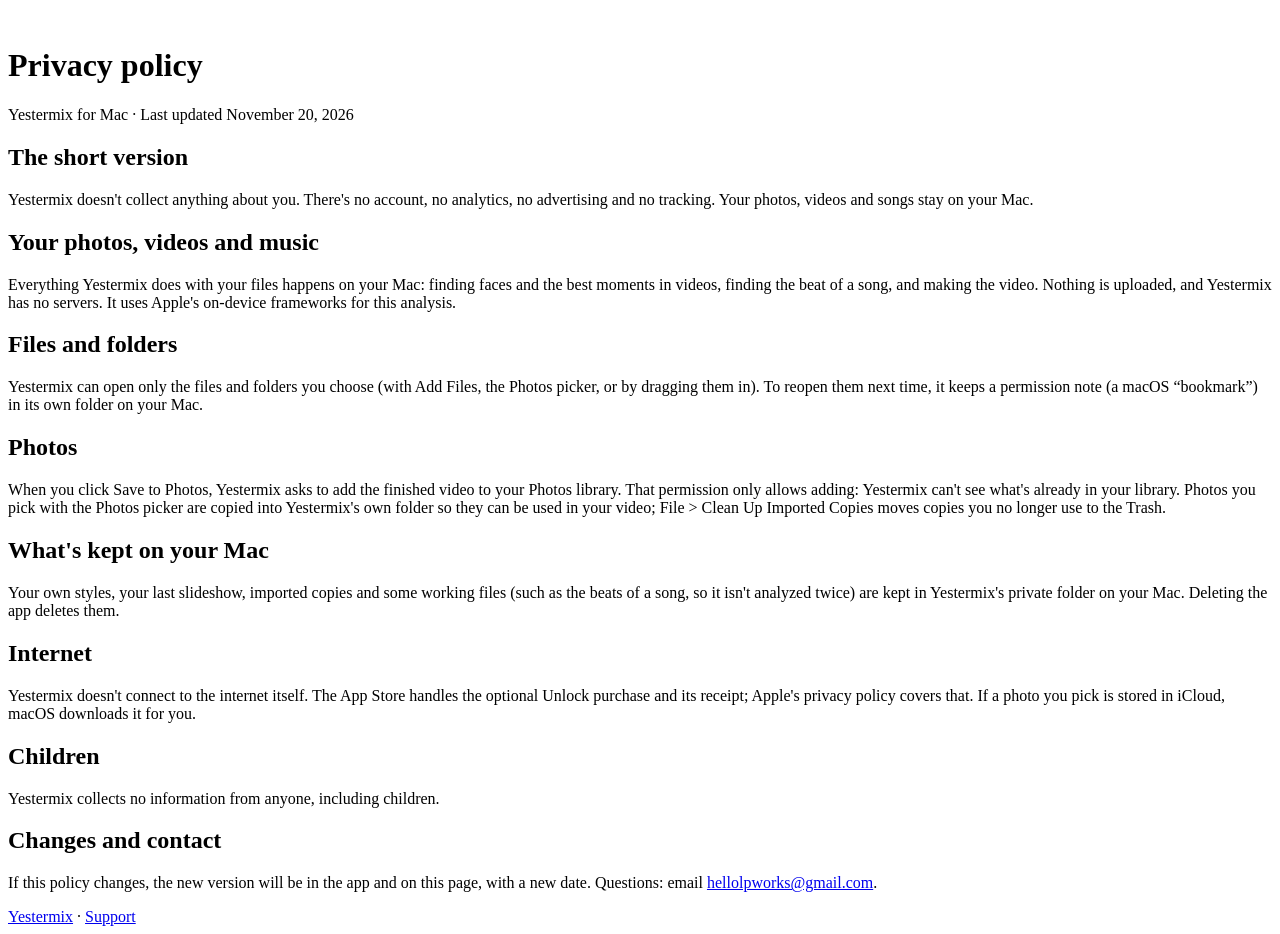
==== privacy.html @ f9c890b4 "Add privacy.html" ====
<!doctype html>
<html lang="en"><head><meta charset="utf-8"><meta name="viewport" content="width=device-width,initial-scale=1">
<title>Yestermix Privacy Policy</title><link rel="stylesheet" href="style.css"></head><body><main>
<header><img src="icon.png" alt=""><div><h1>Privacy policy</h1><p class="sub">Yestermix for Mac · Last updated November 20, 2026</p></div></header>
<div class="card">
<h2>The short version</h2>
<p>Yestermix doesn't collect anything about you. There's no account, no analytics, no advertising and no tracking. Your photos, videos and songs stay on your Mac.</p>
<h2>Your photos, videos and music</h2>
<p>Everything Yestermix does with your files happens on your Mac: finding faces and the best moments in videos, finding the beat of a song, and making the video. Nothing is uploaded, and Yestermix has no servers. It uses Apple's on-device frameworks for this analysis.</p>
<h2>Files and folders</h2>
<p>Yestermix can open only the files and folders you choose (with Add Files, the Photos picker, or by dragging them in). To reopen them next time, it keeps a permission note (a macOS “bookmark”) in its own folder on your Mac.</p>
<h2>Photos</h2>
<p>When you click Save to Photos, Yestermix asks to add the finished video to your Photos library. That permission only allows adding: Yestermix can't see what's already in your library. Photos you pick with the Photos picker are copied into Yestermix's own folder so they can be used in your video; File &gt; Clean Up Imported Copies moves copies you no longer use to the Trash.</p>
<h2>What&#x27;s kept on your Mac</h2>
<p>Your own styles, your last slideshow, imported copies and some working files (such as the beats of a song, so it isn't analyzed twice) are kept in Yestermix's private folder on your Mac. Deleting the app deletes them.</p>
<h2>Internet</h2>
<p>Yestermix doesn't connect to the internet itself. The App Store handles the optional Unlock purchase and its receipt; Apple's privacy policy covers that. If a photo you pick is stored in iCloud, macOS downloads it for you.</p>
<h2>Children</h2>
<p>Yestermix collects no information from anyone, including children.</p>
<h2>Changes and contact</h2>
<p>If this policy changes, the new version will be in the app and on this page, with a new date. Questions: email <a href="mailto:hellolpworks@gmail.com">hellolpworks@gmail.com</a>.</p>
</div>
<nav><a href="index.html">Yestermix</a> · <a href="support.html">Support</a></nav>
</main></body></html>
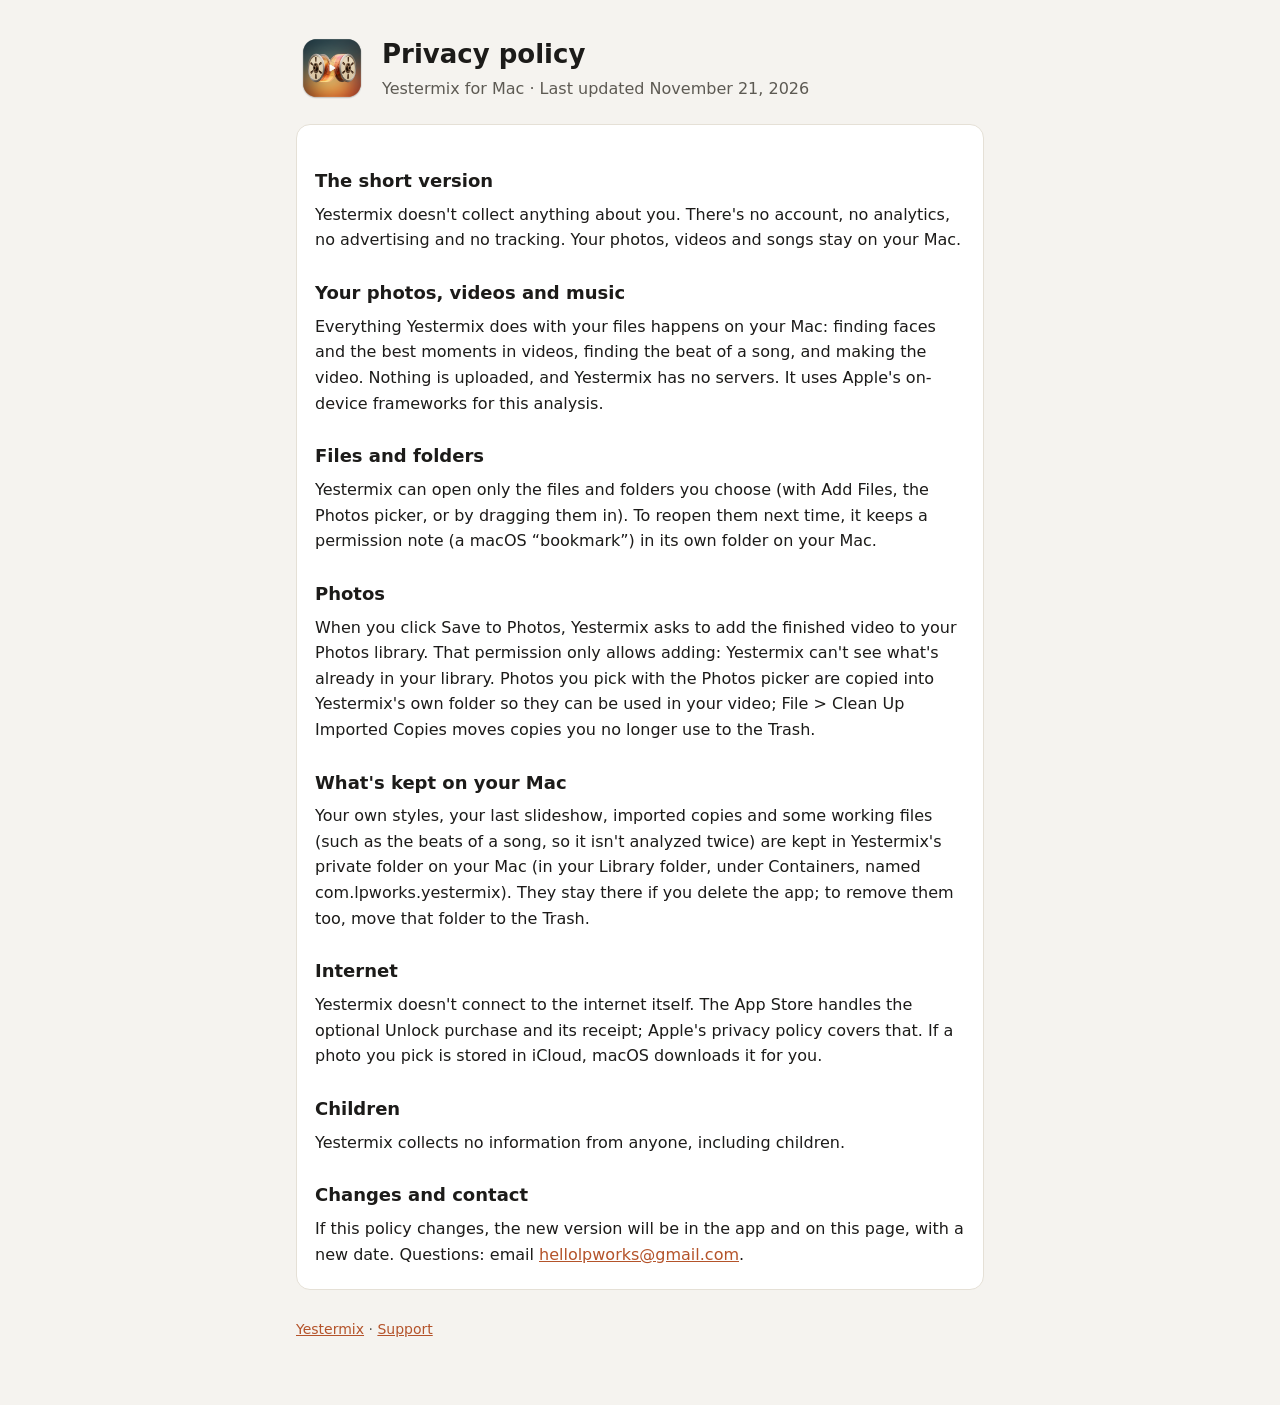
==== commit e9d8619c: "Update privacy.html: macOS 26, privacy wording, included songs" ====
--- a/privacy.html
+++ b/privacy.html
@@ -1,7 +1,7 @@
 <!doctype html>
 <html lang="en"><head><meta charset="utf-8"><meta name="viewport" content="width=device-width,initial-scale=1">
 <title>Yestermix Privacy Policy</title><link rel="stylesheet" href="style.css"></head><body><main>
-<header><img src="icon.png" alt=""><div><h1>Privacy policy</h1><p class="sub">Yestermix for Mac · Last updated November 20, 2026</p></div></header>
+<header><img src="icon.png" alt=""><div><h1>Privacy policy</h1><p class="sub">Yestermix for Mac · Last updated November 21, 2026</p></div></header>
 <div class="card">
 <h2>The short version</h2>
 <p>Yestermix doesn't collect anything about you. There's no account, no analytics, no advertising and no tracking. Your photos, videos and songs stay on your Mac.</p>
@@ -12,7 +12,7 @@
 <h2>Photos</h2>
 <p>When you click Save to Photos, Yestermix asks to add the finished video to your Photos library. That permission only allows adding: Yestermix can't see what's already in your library. Photos you pick with the Photos picker are copied into Yestermix's own folder so they can be used in your video; File &gt; Clean Up Imported Copies moves copies you no longer use to the Trash.</p>
 <h2>What&#x27;s kept on your Mac</h2>
-<p>Your own styles, your last slideshow, imported copies and some working files (such as the beats of a song, so it isn't analyzed twice) are kept in Yestermix's private folder on your Mac. Deleting the app deletes them.</p>
+<p>Your own styles, your last slideshow, imported copies and some working files (such as the beats of a song, so it isn't analyzed twice) are kept in Yestermix's private folder on your Mac (in your Library folder, under Containers, named com.lpworks.yestermix). They stay there if you delete the app; to remove them too, move that folder to the Trash.</p>
 <h2>Internet</h2>
 <p>Yestermix doesn't connect to the internet itself. The App Store handles the optional Unlock purchase and its receipt; Apple's privacy policy covers that. If a photo you pick is stored in iCloud, macOS downloads it for you.</p>
 <h2>Children</h2>
--- a/style.css
+++ b/style.css
@@ -0,0 +1,9 @@
+:root{--bg:#f5f3ef;--card:#fff;--ink:#1c1b19;--muted:#5d5a53;--accent:#b4532a;--line:#e5e0d6}
+@media (prefers-color-scheme:dark){:root{--bg:#111013;--card:#1b1a1f;--ink:#efedf2;--muted:#a7a3ad;--accent:#f0915f;--line:#2c2a32}}
+*{box-sizing:border-box}body{margin:0;background:var(--bg);color:var(--ink);font:16px/1.6 -apple-system,system-ui,sans-serif}
+main{max-width:720px;margin:0 auto;padding:32px 16px 64px}
+header{display:flex;align-items:center;gap:14px;margin-bottom:20px}header img{width:72px;height:72px}
+h1{font-size:26px;margin:0}h2{font-size:18px;margin:26px 0 6px}p{margin:6px 0}ul{margin:6px 0;padding-left:22px}
+.sub{color:var(--muted);margin:0}.small{color:var(--muted);font-size:14px}
+.card{background:var(--card);border:1px solid var(--line);border-radius:14px;padding:16px 18px;margin-top:16px}
+a{color:var(--accent)}nav{margin-top:28px;font-size:14px;color:var(--muted)}
